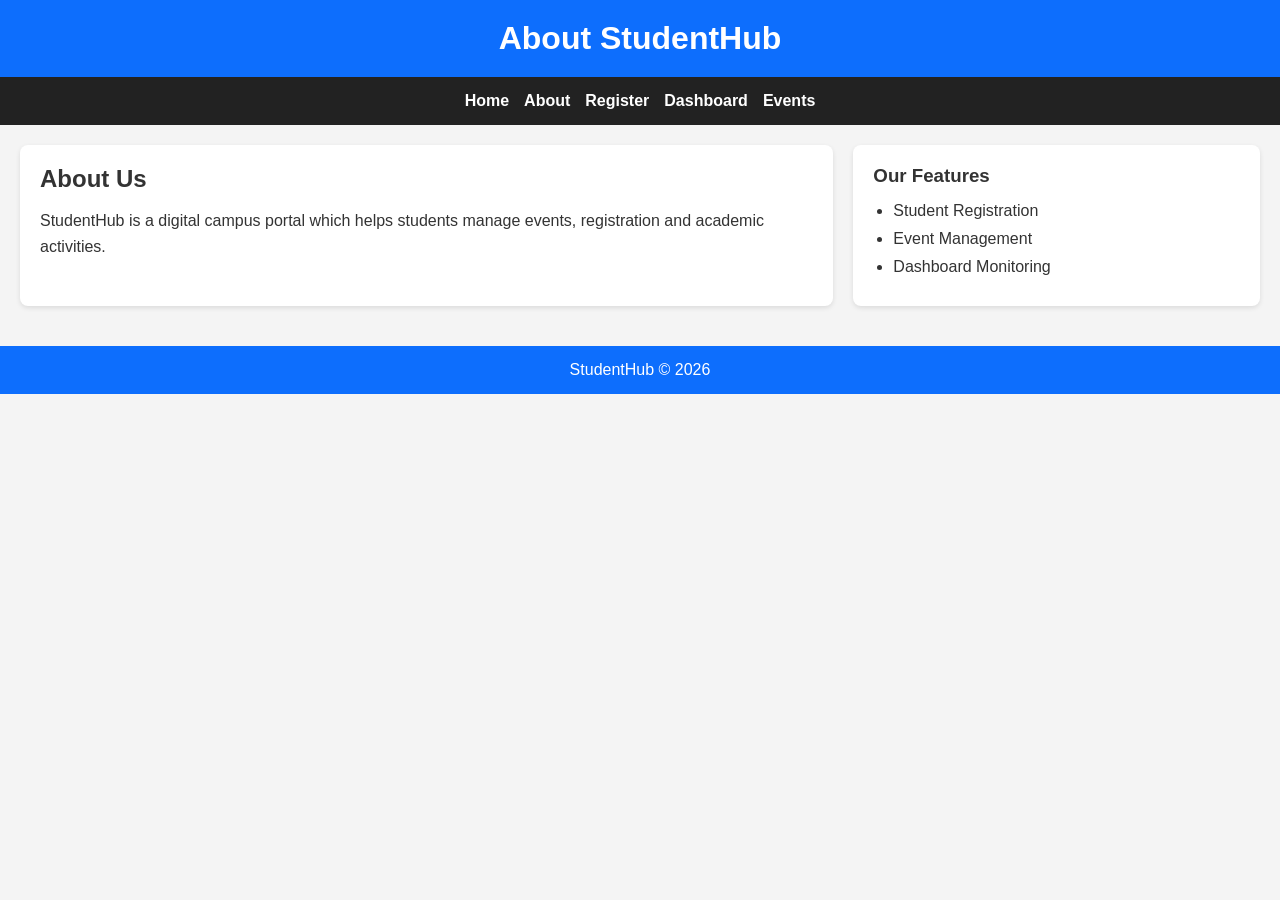
==== pages/about.html @ 9823dc53 "Project setup" ====
<!DOCTYPE html>
<html>
<head>
<title>About</title>

<link rel="stylesheet" href="../css/style.css">
<link rel="stylesheet" href="../css/responsive.css">

</head>

<body>

<header>
<h1>About StudentHub</h1>
</header>


<nav>
<a href="index.html">Home</a>
<a href="about.html">About</a>
<a href="register.html">Register</a>
<a href="dashboard.html">Dashboard</a>
<a href="events.html">Events</a>
</nav>


<main>

<section>

<h2>About Us</h2>

<p>
StudentHub is a digital campus portal 
which helps students manage events,
registration and academic activities.
</p>

</section>


<aside>

<h3>Our Features</h3>

<ul>
<li>Student Registration</li>
<li>Event Management</li>
<li>Dashboard Monitoring</li>
</ul>

</aside>


</main>


<footer>
StudentHub © 2026
</footer>


</body>
</html>
---- css/style.css ----
/* =========================
   GLOBAL CSS
========================= */

*{
    margin:0;
    padding:0;
    box-sizing:border-box;
}


body{

    font-family: Arial, sans-serif;
    background:#f4f4f4;
    color:#333;

}


/* =========================
   HEADER
========================= */


header{

    background:#0d6efd;
    color:white;
    text-align:center;
    padding:20px;

}


header h1{

    font-size:32px;

}


header p{

    margin-top:10px;

}



/* =========================
   NAVBAR FLEXBOX
========================= */


nav{

    display:flex;

    justify-content:center;

    align-items:center;

    gap:15px;

    flex-wrap:wrap;

    background:#222;

    padding:15px;

}



nav a{

    color:white;

    text-decoration:none;

    font-weight:bold;

}



nav a:hover{

    color:yellow;

}



/* =========================
   MAIN GRID
========================= */


main{

    display:grid;

    grid-template-columns:2fr 1fr;

    gap:20px;

    padding:20px;

}



/* =========================
   COMMON SECTION STYLE
========================= */


section,
article,
aside{

    background:white;

    padding:20px;

    border-radius:8px;

    box-shadow:0 2px 5px rgba(0,0,0,0.1);

}



h2,h3{

    margin-bottom:15px;

}



p{

    line-height:1.6;

}



/* =========================
   FOOTER
========================= */


footer{

    background:#0d6efd;

    color:white;

    text-align:center;

    padding:15px;

    margin-top:20px;

}



/* =========================
   FORM DESIGN
========================= */


form{

    display:flex;

    flex-direction:column;

    gap:12px;

}



label{

    font-weight:bold;

}



input,
textarea{

    width:100%;

    padding:10px;

    border:1px solid #ccc;

    border-radius:5px;

    font-size:15px;

}



textarea{

    height:120px;

    resize:none;

}



button{

    background:#0d6efd;

    color:white;

    border:none;

    padding:12px;

    border-radius:5px;

    cursor:pointer;

    font-size:16px;

}



button:hover{

    background:#084298;

}



/* =========================
   FORM CONTAINER
========================= */


.form-container{

    max-width:500px;

    margin:auto;

}



/* =========================
   DASHBOARD GRID
========================= */


.dashboard-container{

    display:grid;

    grid-template-columns:repeat(3,1fr);

    gap:20px;

    padding:20px;

}



.card{

    background:white;

    padding:30px;

    text-align:center;

    border-radius:10px;

    box-shadow:0 2px 5px rgba(0,0,0,0.1);

}



.card h3{

    color:#0d6efd;

}



.card:hover{

    transform:translateY(-5px);

    transition:0.3s;

}



/* =========================
   EVENTS FLEXBOX
========================= */


.event-container{

    display:flex;

    gap:20px;

    flex-wrap:wrap;

}



.event-container .card{

    flex:1;

    min-width:250px;

}



/* =========================
   PROFILE PAGE
========================= */


.profile-card{

    background:white;

    padding:30px;

    border-radius:10px;

}



.profile-card p{

    margin:10px 0;

}



/* =========================
   LIST STYLE
========================= */


ul{

    padding-left:20px;

}


li{

    margin-bottom:10px;

}



/* =========================
   FAQ STYLE
========================= */


section h3{

    color:#0d6efd;

    margin-top:15px;

}



/* =========================
   ADMIN DASHBOARD
========================= */


.dashboard-container .card p{

    font-size:20px;

    font-weight:bold;

}
---- css/responsive.css ----
/* =========================
   MOBILE RESPONSIVE CSS
========================= */


@media(max-width:768px){


/* Navbar */

nav{

    flex-direction:column;

}



/* Main Grid */

main{

    grid-template-columns:1fr;

}



/* Dashboard */

.dashboard-container{

    grid-template-columns:1fr;

}



/* Events */

.event-container{

    flex-direction:column;

}



.card{

    width:100%;

}



/* Header */

header h1{

    font-size:24px;

}



}
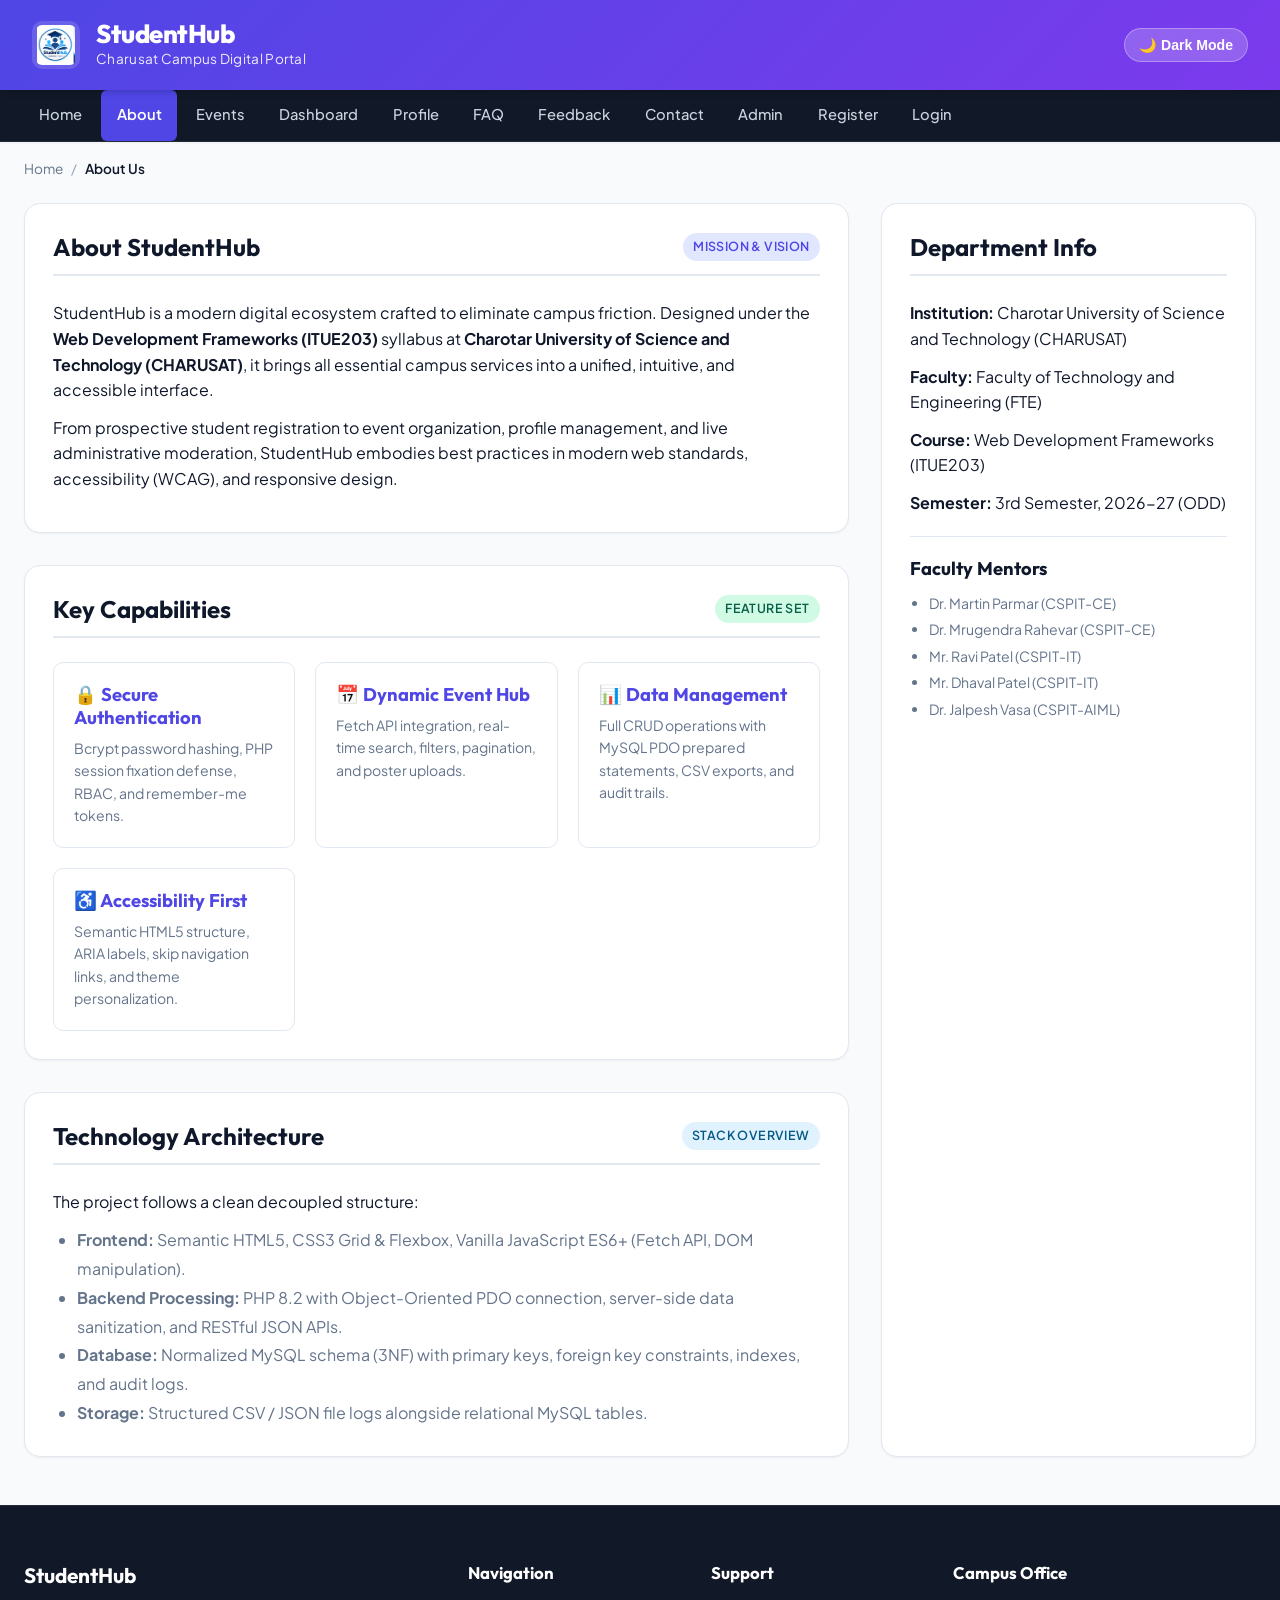
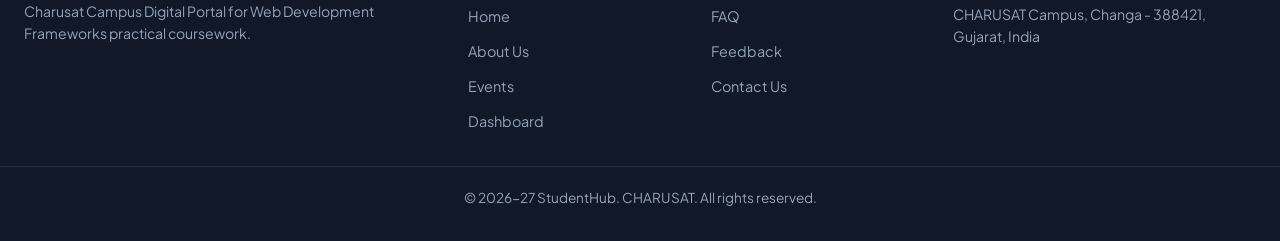
==== commit 9cb7a5b6: "Complete Practical 1 to 15: StudentHub campus portal implementation" ====
--- a/pages/about.html
+++ b/pages/about.html
@@ -1,64 +1,176 @@
 <!DOCTYPE html>
-<html>
+<html lang="en">
 <head>
-<title>About</title>
+  <meta charset="UTF-8">
+  <meta name="viewport" content="width=device-width, initial-scale=1.0">
+  <meta name="description" content="About StudentHub - The comprehensive digital student portal at CHARUSAT.">
+  <title>About Us | StudentHub</title>
+  <link rel="stylesheet" href="../css/style.css">
+  <link rel="stylesheet" href="../css/responsive.css">
+</head>
+<body>
+  <a href="#main-content" class="skip-link">Skip to main content</a>
 
-<link rel="stylesheet" href="../css/style.css">
-<link rel="stylesheet" href="../css/responsive.css">
+  <header class="site-header" role="banner">
+    <div class="header-inner">
+      <a href="index.html" class="brand-wrapper">
+        <img src="../images/logo.png" alt="StudentHub Logo" class="brand-logo">
+        <div class="brand-info">
+          <h1>StudentHub</h1>
+          <p>Charusat Campus Digital Portal</p>
+        </div>
+      </a>
+      <div class="header-controls">
+        <button class="theme-toggle-btn" id="themeToggleBtn" aria-label="Toggle theme">🌙 Dark Mode</button>
+        <button class="menu-toggle-btn" id="menuToggleBtn" aria-label="Toggle navigation menu" aria-expanded="false">☰</button>
+      </div>
+    </div>
+  </header>
 
-</head>
+  <nav class="main-nav" role="navigation" aria-label="Primary Navigation">
+    <div class="nav-inner">
+      <ul class="nav-links" id="navLinks">
+        <li><a href="index.html">Home</a></li>
+        <li><a href="about.html" class="active" aria-current="page">About</a></li>
+        <li><a href="events.html">Events</a></li>
+        <li><a href="dashboard.html">Dashboard</a></li>
+        <li><a href="profile.html">Profile</a></li>
+        <li><a href="faq.html">FAQ</a></li>
+        <li><a href="feedback.html">Feedback</a></li>
+        <li><a href="contact.html">Contact</a></li>
+        <li><a href="admin.html">Admin</a></li>
+        <li><a href="register.html">Register</a></li>
+        <li><a href="login.html">Login</a></li>
+      </ul>
+    </div>
+  </nav>
 
-<body>
+  <div class="breadcrumb-container">
+    <nav class="breadcrumb" aria-label="Breadcrumb navigation">
+      <a href="index.html">Home</a>
+      <span class="divider">/</span>
+      <span class="current" aria-current="location">About Us</span>
+    </nav>
+  </div>
 
-<header>
-<h1>About StudentHub</h1>
-</header>
+  <main class="main-content" id="main-content">
+    <div class="layout-grid">
+      <div style="display: flex; flex-direction: column; gap: 2rem;">
+        
+        <section class="content-section">
+          <div class="section-header">
+            <h2>About StudentHub</h2>
+            <span class="badge badge-primary">Mission & Vision</span>
+          </div>
+          <p>
+            StudentHub is a modern digital ecosystem crafted to eliminate campus friction. Designed under the 
+            <strong>Web Development Frameworks (ITUE203)</strong> syllabus at 
+            <strong>Charotar University of Science and Technology (CHARUSAT)</strong>, it brings all essential campus services 
+            into a unified, intuitive, and accessible interface.
+          </p>
+          <p>
+            From prospective student registration to event organization, profile management, and live administrative moderation, 
+            StudentHub embodies best practices in modern web standards, accessibility (WCAG), and responsive design.
+          </p>
+        </section>
 
+        <section class="content-section">
+          <div class="section-header">
+            <h2>Key Capabilities</h2>
+            <span class="badge badge-success">Feature Set</span>
+          </div>
+          <div style="display: grid; grid-template-columns: repeat(auto-fit, minmax(240px, 1fr)); gap: 1.25rem;">
+            <div style="padding: 1.25rem; background: var(--bg-surface-elevated); border-radius: var(--radius-md); border: 1px solid var(--border-color);">
+              <h4 style="color: var(--primary); margin-bottom: 0.5rem;">🔒 Secure Authentication</h4>
+              <p style="font-size: 0.88rem; color: var(--text-muted); margin: 0;">Bcrypt password hashing, PHP session fixation defense, RBAC, and remember-me tokens.</p>
+            </div>
+            <div style="padding: 1.25rem; background: var(--bg-surface-elevated); border-radius: var(--radius-md); border: 1px solid var(--border-color);">
+              <h4 style="color: var(--primary); margin-bottom: 0.5rem;">📅 Dynamic Event Hub</h4>
+              <p style="font-size: 0.88rem; color: var(--text-muted); margin: 0;">Fetch API integration, real-time search, filters, pagination, and poster uploads.</p>
+            </div>
+            <div style="padding: 1.25rem; background: var(--bg-surface-elevated); border-radius: var(--radius-md); border: 1px solid var(--border-color);">
+              <h4 style="color: var(--primary); margin-bottom: 0.5rem;">📊 Data Management</h4>
+              <p style="font-size: 0.88rem; color: var(--text-muted); margin: 0;">Full CRUD operations with MySQL PDO prepared statements, CSV exports, and audit trails.</p>
+            </div>
+            <div style="padding: 1.25rem; background: var(--bg-surface-elevated); border-radius: var(--radius-md); border: 1px solid var(--border-color);">
+              <h4 style="color: var(--primary); margin-bottom: 0.5rem;">♿ Accessibility First</h4>
+              <p style="font-size: 0.88rem; color: var(--text-muted); margin: 0;">Semantic HTML5 structure, ARIA labels, skip navigation links, and theme personalization.</p>
+            </div>
+          </div>
+        </section>
 
-<nav>
-<a href="index.html">Home</a>
-<a href="about.html">About</a>
-<a href="register.html">Register</a>
-<a href="dashboard.html">Dashboard</a>
-<a href="events.html">Events</a>
-</nav>
+        <article class="content-article">
+          <div class="section-header">
+            <h2>Technology Architecture</h2>
+            <span class="badge badge-info">Stack Overview</span>
+          </div>
+          <p>
+            The project follows a clean decoupled structure:
+          </p>
+          <ul style="margin: 0.5rem 0 0 1.5rem; color: var(--text-muted); line-height: 1.8;">
+            <li><strong>Frontend:</strong> Semantic HTML5, CSS3 Grid & Flexbox, Vanilla JavaScript ES6+ (Fetch API, DOM manipulation).</li>
+            <li><strong>Backend Processing:</strong> PHP 8.2 with Object-Oriented PDO connection, server-side data sanitization, and RESTful JSON APIs.</li>
+            <li><strong>Database:</strong> Normalized MySQL schema (3NF) with primary keys, foreign key constraints, indexes, and audit logs.</li>
+            <li><strong>Storage:</strong> Structured CSV / JSON file logs alongside relational MySQL tables.</li>
+          </ul>
+        </article>
 
+      </div>
 
-<main>
+      <aside class="content-aside">
+        <div class="section-header">
+          <h2>Department Info</h2>
+        </div>
+        <p><strong>Institution:</strong> Charotar University of Science and Technology (CHARUSAT)</p>
+        <p><strong>Faculty:</strong> Faculty of Technology and Engineering (FTE)</p>
+        <p><strong>Course:</strong> Web Development Frameworks (ITUE203)</p>
+        <p><strong>Semester:</strong> 3rd Semester, 2026-27 (ODD)</p>
+        <hr style="border: 0; border-top: 1px solid var(--border-color); margin: 1.25rem 0;">
+        <h4 style="margin-bottom: 0.75rem;">Faculty Mentors</h4>
+        <ul style="padding-left: 1.2rem; font-size: 0.88rem; color: var(--text-muted); display: flex; flex-direction: column; gap: 4px;">
+          <li>Dr. Martin Parmar (CSPIT-CE)</li>
+          <li>Dr. Mrugendra Rahevar (CSPIT-CE)</li>
+          <li>Mr. Ravi Patel (CSPIT-IT)</li>
+          <li>Mr. Dhaval Patel (CSPIT-IT)</li>
+          <li>Dr. Jalpesh Vasa (CSPIT-AIML)</li>
+        </ul>
+      </aside>
+    </div>
+  </main>
 
-<section>
+  <footer class="site-footer" role="contentinfo">
+    <div class="footer-top">
+      <div class="footer-col">
+        <h3 style="color: #ffffff; font-size: 1.3rem; margin-bottom: 0.75rem;">StudentHub</h3>
+        <p style="font-size: 0.88rem;">Charusat Campus Digital Portal for Web Development Frameworks practical coursework.</p>
+      </div>
+      <div class="footer-col">
+        <h4>Navigation</h4>
+        <ul class="footer-links">
+          <li><a href="index.html">Home</a></li>
+          <li><a href="about.html">About Us</a></li>
+          <li><a href="events.html">Events</a></li>
+          <li><a href="dashboard.html">Dashboard</a></li>
+        </ul>
+      </div>
+      <div class="footer-col">
+        <h4>Support</h4>
+        <ul class="footer-links">
+          <li><a href="faq.html">FAQ</a></li>
+          <li><a href="feedback.html">Feedback</a></li>
+          <li><a href="contact.html">Contact Us</a></li>
+        </ul>
+      </div>
+      <div class="footer-col">
+        <h4>Campus Office</h4>
+        <p style="font-size: 0.88rem;">CHARUSAT Campus, Changa - 388421, Gujarat, India</p>
+      </div>
+    </div>
+    <div class="footer-bottom">
+      <p>&copy; 2026-27 StudentHub. CHARUSAT. All rights reserved.</p>
+    </div>
+  </footer>
 
-<h2>About Us</h2>
-
-<p>
-StudentHub is a digital campus portal 
-which helps students manage events,
-registration and academic activities.
-</p>
-
-</section>
-
-
-<aside>
-
-<h3>Our Features</h3>
-
-<ul>
-<li>Student Registration</li>
-<li>Event Management</li>
-<li>Dashboard Monitoring</li>
-</ul>
-
-</aside>
-
-
-</main>
-
-
-<footer>
-StudentHub © 2026
-</footer>
-
-
+  <script src="../js/Script.js"></script>
 </body>
 </html>
--- a/css/style.css
+++ b/css/style.css
@@ -1,419 +1,1255 @@
-/* =========================
-   GLOBAL CSS
-========================= */
-
-*{
-    margin:0;
-    padding:0;
-    box-sizing:border-box;
-}
-
-
-body{
-
-    font-family: Arial, sans-serif;
-    background:#f4f4f4;
-    color:#333;
-
-}
-
-
-/* =========================
-   HEADER
-========================= */
-
-
-header{
-
-    background:#0d6efd;
-    color:white;
-    text-align:center;
-    padding:20px;
-
-}
-
-
-header h1{
-
-    font-size:32px;
-
-}
-
-
-header p{
-
-    margin-top:10px;
-
-}
-
-
-
-/* =========================
-   NAVBAR FLEXBOX
-========================= */
-
-
-nav{
-
-    display:flex;
-
-    justify-content:center;
-
-    align-items:center;
-
-    gap:15px;
-
-    flex-wrap:wrap;
-
-    background:#222;
-
-    padding:15px;
-
-}
-
-
-
-nav a{
-
-    color:white;
-
-    text-decoration:none;
-
-    font-weight:bold;
-
-}
-
-
-
-nav a:hover{
-
-    color:yellow;
-
-}
-
-
-
-/* =========================
-   MAIN GRID
-========================= */
-
-
-main{
-
-    display:grid;
-
-    grid-template-columns:2fr 1fr;
-
-    gap:20px;
-
-    padding:20px;
-
-}
-
-
-
-/* =========================
-   COMMON SECTION STYLE
-========================= */
-
-
-section,
-article,
-aside{
-
-    background:white;
-
-    padding:20px;
-
-    border-radius:8px;
-
-    box-shadow:0 2px 5px rgba(0,0,0,0.1);
-
-}
-
-
-
-h2,h3{
-
-    margin-bottom:15px;
-
-}
-
-
-
-p{
-
-    line-height:1.6;
-
-}
-
-
-
-/* =========================
-   FOOTER
-========================= */
-
-
-footer{
-
-    background:#0d6efd;
-
-    color:white;
-
-    text-align:center;
-
-    padding:15px;
-
-    margin-top:20px;
-
-}
-
-
-
-/* =========================
-   FORM DESIGN
-========================= */
-
-
-form{
-
-    display:flex;
-
-    flex-direction:column;
-
-    gap:12px;
-
-}
-
-
-
-label{
-
-    font-weight:bold;
-
-}
-
-
-
-input,
-textarea{
-
-    width:100%;
-
-    padding:10px;
-
-    border:1px solid #ccc;
-
-    border-radius:5px;
-
-    font-size:15px;
-
-}
-
-
-
-textarea{
-
-    height:120px;
-
-    resize:none;
-
-}
-
-
-
-button{
-
-    background:#0d6efd;
-
-    color:white;
-
-    border:none;
-
-    padding:12px;
-
-    border-radius:5px;
-
-    cursor:pointer;
-
-    font-size:16px;
-
-}
-
-
-
-button:hover{
-
-    background:#084298;
-
-}
-
-
-
-/* =========================
-   FORM CONTAINER
-========================= */
-
-
-.form-container{
-
-    max-width:500px;
-
-    margin:auto;
-
-}
-
-
-
-/* =========================
-   DASHBOARD GRID
-========================= */
-
-
-.dashboard-container{
-
-    display:grid;
-
-    grid-template-columns:repeat(3,1fr);
-
-    gap:20px;
-
-    padding:20px;
-
-}
-
-
-
-.card{
-
-    background:white;
-
-    padding:30px;
-
-    text-align:center;
-
-    border-radius:10px;
-
-    box-shadow:0 2px 5px rgba(0,0,0,0.1);
-
-}
-
-
-
-.card h3{
-
-    color:#0d6efd;
-
-}
-
-
-
-.card:hover{
-
-    transform:translateY(-5px);
-
-    transition:0.3s;
-
-}
-
-
-
-/* =========================
-   EVENTS FLEXBOX
-========================= */
-
-
-.event-container{
-
-    display:flex;
-
-    gap:20px;
-
-    flex-wrap:wrap;
-
-}
-
-
-
-.event-container .card{
-
-    flex:1;
-
-    min-width:250px;
-
-}
-
-
-
-/* =========================
-   PROFILE PAGE
-========================= */
-
-
-.profile-card{
-
-    background:white;
-
-    padding:30px;
-
-    border-radius:10px;
-
-}
-
-
-
-.profile-card p{
-
-    margin:10px 0;
-
-}
-
-
-
-/* =========================
-   LIST STYLE
-========================= */
-
-
-ul{
-
-    padding-left:20px;
-
-}
-
-
-li{
-
-    margin-bottom:10px;
-
-}
-
-
-
-/* =========================
-   FAQ STYLE
-========================= */
-
-
-section h3{
-
-    color:#0d6efd;
-
-    margin-top:15px;
-
-}
-
-
-
-/* =========================
-   ADMIN DASHBOARD
-========================= */
-
-
-.dashboard-container .card p{
-
-    font-size:20px;
-
-    font-weight:bold;
-
+/* ==========================================================================
+   StudentHub Portal - Core Design System & Global Styles
+   Subject: Web Development Frameworks (ITUE203) - Semester 3
+   ========================================================================== */
+
+@import url('https://fonts.googleapis.com/css2?family=Outfit:wght@300;400;500;600;700;800&family=Plus+Jakarta+Sans:wght@400;500;600;700&display=swap');
+
+/* --- CSS Variables & Design Tokens --- */
+:root {
+  --font-heading: 'Outfit', -apple-system, BlinkMacSystemFont, 'Segoe UI', Roboto, sans-serif;
+  --font-body: 'Plus Jakarta Sans', -apple-system, BlinkMacSystemFont, 'Segoe UI', Roboto, sans-serif;
+
+  /* Color Palette - Light Mode */
+  --primary: #4f46e5;
+  --primary-hover: #4338ca;
+  --primary-light: #e0e7ff;
+  --primary-gradient: linear-gradient(135deg, #4f46e5 0%, #7c3aed 100%);
+  --secondary: #06b6d4;
+  --accent: #f59e0b;
+  --success: #10b981;
+  --danger: #ef4444;
+  --warning: #f59e0b;
+  --info: #3b82f6;
+
+  /* Surfaces & Backgrounds */
+  --bg-page: #f8fafc;
+  --bg-surface: #ffffff;
+  --bg-surface-elevated: #ffffff;
+  --bg-glass: rgba(255, 255, 255, 0.85);
+  --border-color: #e2e8f0;
+  --border-color-focus: #818cf8;
+
+  /* Typography Colors */
+  --text-main: #0f172a;
+  --text-muted: #64748b;
+  --text-light: #94a3b8;
+  --text-inverse: #ffffff;
+
+  /* Elevations & Shadows */
+  --shadow-sm: 0 1px 2px 0 rgba(0, 0, 0, 0.05);
+  --shadow-md: 0 4px 6px -1px rgba(0, 0, 0, 0.1), 0 2px 4px -2px rgba(0, 0, 0, 0.1);
+  --shadow-lg: 0 10px 15px -3px rgba(0, 0, 0, 0.1), 0 4px 6px -4px rgba(0, 0, 0, 0.1);
+  --shadow-xl: 0 20px 25px -5px rgba(0, 0, 0, 0.1), 0 8px 10px -6px rgba(0, 0, 0, 0.1);
+
+  /* Borders & Radius */
+  --radius-sm: 6px;
+  --radius-md: 10px;
+  --radius-lg: 16px;
+  --radius-full: 9999px;
+
+  /* Transitions */
+  --transition-fast: 0.15s ease;
+  --transition-normal: 0.25s cubic-bezier(0.4, 0, 0.2, 1);
+  --transition-slow: 0.4s cubic-bezier(0.4, 0, 0.2, 1);
+}
+
+/* --- Dark Theme Tokens --- */
+[data-theme="dark"] {
+  --bg-page: #0b0f19;
+  --bg-surface: #111827;
+  --bg-surface-elevated: #1f2937;
+  --bg-glass: rgba(17, 24, 39, 0.85);
+  --border-color: #1f2937;
+  --border-color-focus: #6366f1;
+
+  --text-main: #f8fafc;
+  --text-muted: #94a3b8;
+  --text-light: #64748b;
+
+  --shadow-sm: 0 1px 3px 0 rgba(0, 0, 0, 0.4);
+  --shadow-md: 0 4px 8px -1px rgba(0, 0, 0, 0.5);
+  --shadow-lg: 0 10px 20px -3px rgba(0, 0, 0, 0.6);
+  --shadow-xl: 0 20px 30px -5px rgba(0, 0, 0, 0.7);
+}
+
+/* --- Base Reset & Typography --- */
+*, *::before, *::after {
+  box-sizing: border-box;
+  margin: 0;
+  padding: 0;
+}
+
+html {
+  scroll-behavior: smooth;
+  font-size: 16px;
+}
+
+body {
+  font-family: var(--font-body);
+  background-color: var(--bg-page);
+  color: var(--text-main);
+  line-height: 1.6;
+  min-height: 100vh;
+  display: flex;
+  flex-direction: column;
+  transition: background-color var(--transition-normal), color var(--transition-normal);
+  -webkit-font-smoothing: antialiased;
+}
+
+h1, h2, h3, h4, h5, h6 {
+  font-family: var(--font-heading);
+  color: var(--text-main);
+  font-weight: 700;
+  line-height: 1.25;
+}
+
+h1 { font-size: 2.25rem; }
+h2 { font-size: 1.75rem; }
+h3 { font-size: 1.35rem; }
+h4 { font-size: 1.15rem; }
+
+p { margin-bottom: 0.75rem; }
+
+a {
+  color: var(--primary);
+  text-decoration: none;
+  transition: color var(--transition-fast);
+}
+a:hover {
+  color: var(--primary-hover);
+}
+
+img {
+  max-width: 100%;
+  height: auto;
+  display: block;
+}
+
+/* --- Accessibility Skip Link --- */
+.skip-link {
+  position: absolute;
+  top: -100px;
+  left: 16px;
+  background: var(--primary);
+  color: var(--text-inverse);
+  padding: 10px 18px;
+  border-radius: var(--radius-sm);
+  font-weight: 600;
+  z-index: 10000;
+  transition: top 0.2s ease;
+}
+.skip-link:focus {
+  top: 16px;
+  outline: 3px solid #facc15;
+}
+
+/* ==========================================================================
+   Header & Navigation
+   ========================================================================== */
+header.site-header {
+  background: var(--primary-gradient);
+  color: var(--text-inverse);
+  padding: 1.25rem 2rem;
+  box-shadow: var(--shadow-md);
+  position: relative;
+  z-index: 100;
+}
+
+.header-inner {
+  max-width: 1280px;
+  margin: 0 auto;
+  display: flex;
+  align-items: center;
+  justify-content: space-between;
+  gap: 1.5rem;
+}
+
+.brand-wrapper {
+  display: flex;
+  align-items: center;
+  gap: 1rem;
+  text-decoration: none;
+  color: var(--text-inverse);
+}
+
+.brand-logo {
+  width: 48px;
+  height: 48px;
+  object-fit: contain;
+  border-radius: var(--radius-md);
+  background: rgba(255, 255, 255, 0.15);
+  padding: 4px;
+  backdrop-filter: blur(8px);
+}
+
+.brand-info h1 {
+  font-size: 1.6rem;
+  font-weight: 800;
+  letter-spacing: -0.5px;
+  color: var(--text-inverse);
+  line-height: 1.1;
+}
+
+.brand-info p {
+  font-size: 0.85rem;
+  opacity: 0.9;
+  margin: 0;
+  letter-spacing: 0.3px;
+}
+
+.header-controls {
+  display: flex;
+  align-items: center;
+  gap: 1rem;
+}
+
+/* Theme Toggle Button */
+.theme-toggle-btn {
+  background: rgba(255, 255, 255, 0.2);
+  border: 1px solid rgba(255, 255, 255, 0.3);
+  color: var(--text-inverse);
+  border-radius: var(--radius-full);
+  padding: 8px 14px;
+  cursor: pointer;
+  display: flex;
+  align-items: center;
+  gap: 8px;
+  font-size: 0.88rem;
+  font-weight: 600;
+  transition: all var(--transition-fast);
+  backdrop-filter: blur(6px);
+}
+.theme-toggle-btn:hover {
+  background: rgba(255, 255, 255, 0.3);
+  transform: translateY(-1px);
+}
+
+/* Mobile Hamburger Toggle */
+.menu-toggle-btn {
+  display: none;
+  background: rgba(255, 255, 255, 0.2);
+  border: 1px solid rgba(255, 255, 255, 0.3);
+  color: var(--text-inverse);
+  font-size: 1.25rem;
+  padding: 8px 12px;
+  border-radius: var(--radius-sm);
+  cursor: pointer;
+}
+
+/* Navigation Bar */
+nav.main-nav {
+  background: #111827;
+  border-bottom: 1px solid rgba(255, 255, 255, 0.08);
+  position: sticky;
+  top: 0;
+  z-index: 99;
+  box-shadow: var(--shadow-sm);
+}
+
+.nav-inner {
+  max-width: 1280px;
+  margin: 0 auto;
+  display: flex;
+  align-items: center;
+  justify-content: space-between;
+  padding: 0 1.5rem;
+}
+
+.nav-links {
+  list-style: none;
+  display: flex;
+  align-items: center;
+  gap: 0.25rem;
+  flex-wrap: wrap;
+}
+
+.nav-links li a {
+  display: inline-block;
+  padding: 0.85rem 0.95rem;
+  color: #cbd5e1;
+  font-size: 0.92rem;
+  font-weight: 500;
+  border-radius: var(--radius-sm);
+  transition: all var(--transition-fast);
+}
+
+.nav-links li a:hover,
+.nav-links li a:focus {
+  color: #ffffff;
+  background: rgba(255, 255, 255, 0.1);
+}
+
+.nav-links li a.active {
+  color: #ffffff;
+  background: var(--primary);
+  font-weight: 600;
+}
+
+.nav-auth {
+  display: flex;
+  align-items: center;
+  gap: 0.5rem;
+}
+
+/* Breadcrumbs */
+.breadcrumb-container {
+  max-width: 1280px;
+  width: 100%;
+  margin: 1rem auto 0 auto;
+  padding: 0 1.5rem;
+}
+
+.breadcrumb {
+  display: flex;
+  align-items: center;
+  gap: 0.5rem;
+  font-size: 0.85rem;
+  color: var(--text-muted);
+}
+.breadcrumb a {
+  color: var(--text-muted);
+}
+.breadcrumb a:hover {
+  color: var(--primary);
+}
+.breadcrumb span.divider {
+  color: var(--text-light);
+}
+.breadcrumb span.current {
+  color: var(--text-main);
+  font-weight: 600;
+}
+
+/* Notification Banner */
+.notification-banner {
+  background: linear-gradient(90deg, #3b82f6 0%, #2563eb 100%);
+  color: #ffffff;
+  padding: 0.65rem 1.5rem;
+  display: flex;
+  align-items: center;
+  justify-content: space-between;
+  font-size: 0.9rem;
+  box-shadow: var(--shadow-sm);
+}
+.notification-banner.hidden {
+  display: none;
+}
+.banner-close-btn {
+  background: transparent;
+  border: none;
+  color: #ffffff;
+  font-size: 1.2rem;
+  cursor: pointer;
+  padding: 0 4px;
+}
+
+/* ==========================================================================
+   Main Layout Container
+   ========================================================================== */
+main.main-content {
+  flex: 1;
+  max-width: 1280px;
+  width: 100%;
+  margin: 1.5rem auto 3rem auto;
+  padding: 0 1.5rem;
+}
+
+/* Two-column layout */
+.layout-grid {
+  display: grid;
+  grid-template-columns: 2.2fr 1fr;
+  gap: 2rem;
+}
+
+/* Single-column centered layout */
+.layout-centered {
+  max-width: 780px;
+  margin: 0 auto;
+}
+
+/* Full width layout */
+.layout-full {
+  width: 100%;
+}
+
+/* Sections & Cards */
+.card,
+section.content-section,
+article.content-article,
+aside.content-aside {
+  background: var(--bg-surface);
+  border: 1px solid var(--border-color);
+  border-radius: var(--radius-lg);
+  padding: 1.75rem;
+  box-shadow: var(--shadow-sm);
+  transition: transform var(--transition-normal), box-shadow var(--transition-normal);
+}
+
+.card:hover {
+  box-shadow: var(--shadow-md);
+}
+
+.card-interactive:hover {
+  transform: translateY(-4px);
+  box-shadow: var(--shadow-lg);
+}
+
+/* Section Headers */
+.section-header {
+  margin-bottom: 1.5rem;
+  display: flex;
+  align-items: center;
+  justify-content: space-between;
+  flex-wrap: wrap;
+  gap: 1rem;
+  border-bottom: 2px solid var(--border-color);
+  padding-bottom: 0.75rem;
+}
+.section-header h2 {
+  display: flex;
+  align-items: center;
+  gap: 0.5rem;
+  font-size: 1.5rem;
+}
+
+/* ==========================================================================
+   Hero Slider / Carousel (Practical 4)
+   ========================================================================== */
+.hero-slider-container {
+  position: relative;
+  overflow: hidden;
+  border-radius: var(--radius-lg);
+  box-shadow: var(--shadow-lg);
+  margin-bottom: 2rem;
+  background: #111827;
+}
+
+.slider-wrapper {
+  display: flex;
+  transition: transform 0.5s ease-in-out;
+}
+
+.slide {
+  min-width: 100%;
+  box-sizing: border-box;
+  position: relative;
+  padding: 4rem 3rem;
+  background-size: cover;
+  background-position: center;
+  color: #ffffff;
+  display: flex;
+  flex-direction: column;
+  justify-content: center;
+  min-height: 340px;
+}
+
+.slide::before {
+  content: '';
+  position: absolute;
+  inset: 0;
+  background: linear-gradient(135deg, rgba(15, 23, 42, 0.85) 0%, rgba(30, 41, 59, 0.7) 100%);
+  z-index: 1;
+}
+
+.slide-content {
+  position: relative;
+  z-index: 2;
+  max-width: 640px;
+}
+
+.slide-tag {
+  display: inline-block;
+  background: rgba(79, 70, 229, 0.9);
+  color: #ffffff;
+  padding: 4px 12px;
+  border-radius: var(--radius-full);
+  font-size: 0.8rem;
+  font-weight: 700;
+  text-transform: uppercase;
+  letter-spacing: 0.5px;
+  margin-bottom: 1rem;
+}
+
+.slide-title {
+  font-size: 2.2rem;
+  font-weight: 800;
+  line-height: 1.2;
+  margin-bottom: 1rem;
+  color: #ffffff;
+}
+
+.slide-desc {
+  font-size: 1.05rem;
+  opacity: 0.9;
+  margin-bottom: 1.5rem;
+}
+
+.slider-controls {
+  position: absolute;
+  bottom: 1.5rem;
+  right: 1.5rem;
+  display: flex;
+  align-items: center;
+  gap: 0.5rem;
+  z-index: 10;
+}
+
+.slider-btn {
+  background: rgba(255, 255, 255, 0.25);
+  border: none;
+  color: #ffffff;
+  width: 40px;
+  height: 40px;
+  border-radius: var(--radius-full);
+  display: flex;
+  align-items: center;
+  justify-content: center;
+  cursor: pointer;
+  backdrop-filter: blur(4px);
+  transition: background var(--transition-fast);
+}
+.slider-btn:hover {
+  background: rgba(255, 255, 255, 0.45);
+}
+
+.slider-indicators {
+  position: absolute;
+  bottom: 1.5rem;
+  left: 2rem;
+  display: flex;
+  gap: 0.5rem;
+  z-index: 10;
+}
+
+.slider-dot {
+  width: 12px;
+  height: 12px;
+  border-radius: var(--radius-full);
+  background: rgba(255, 255, 255, 0.35);
+  cursor: pointer;
+  transition: all var(--transition-fast);
+}
+.slider-dot.active {
+  background: #ffffff;
+  width: 28px;
+}
+
+/* ==========================================================================
+   Buttons & Interactive Elements
+   ========================================================================== */
+.btn {
+  display: inline-flex;
+  align-items: center;
+  justify-content: center;
+  gap: 0.5rem;
+  font-family: var(--font-heading);
+  font-size: 0.95rem;
+  font-weight: 600;
+  padding: 0.65rem 1.25rem;
+  border-radius: var(--radius-md);
+  border: 1px solid transparent;
+  cursor: pointer;
+  transition: all var(--transition-fast);
+  text-decoration: none;
+  line-height: 1.4;
+}
+
+.btn-primary {
+  background: var(--primary);
+  color: var(--text-inverse);
+  box-shadow: 0 2px 4px rgba(79, 70, 229, 0.25);
+}
+.btn-primary:hover {
+  background: var(--primary-hover);
+  color: var(--text-inverse);
+  transform: translateY(-1px);
+  box-shadow: 0 4px 8px rgba(79, 70, 229, 0.35);
+}
+
+.btn-secondary {
+  background: var(--bg-surface-elevated);
+  border-color: var(--border-color);
+  color: var(--text-main);
+}
+.btn-secondary:hover {
+  background: var(--border-color);
+  color: var(--text-main);
+}
+
+.btn-danger {
+  background: var(--danger);
+  color: var(--text-inverse);
+}
+.btn-danger:hover {
+  background: #dc2626;
+  color: var(--text-inverse);
+}
+
+.btn-success {
+  background: var(--success);
+  color: var(--text-inverse);
+}
+.btn-success:hover {
+  background: #059669;
+  color: var(--text-inverse);
+}
+
+.btn-sm {
+  padding: 0.4rem 0.8rem;
+  font-size: 0.85rem;
+  border-radius: var(--radius-sm);
+}
+
+.btn-lg {
+  padding: 0.85rem 1.75rem;
+  font-size: 1.05rem;
+}
+
+.btn-block {
+  width: 100%;
+}
+
+/* Badges */
+.badge {
+  display: inline-flex;
+  align-items: center;
+  gap: 0.35rem;
+  padding: 0.25rem 0.65rem;
+  border-radius: var(--radius-full);
+  font-size: 0.78rem;
+  font-weight: 600;
+  text-transform: uppercase;
+  letter-spacing: 0.4px;
+}
+.badge-primary { background: var(--primary-light); color: var(--primary); }
+.badge-success { background: #d1fae5; color: #065f46; }
+.badge-danger { background: #fee2e2; color: #991b1b; }
+.badge-warning { background: #fef3c7; color: #92400e; }
+.badge-info { background: #e0f2fe; color: #075985; }
+
+[data-theme="dark"] .badge-primary { background: rgba(79, 70, 229, 0.2); color: #a5b4fc; }
+[data-theme="dark"] .badge-success { background: rgba(16, 185, 129, 0.2); color: #6ee7b7; }
+[data-theme="dark"] .badge-danger { background: rgba(239, 68, 68, 0.2); color: #fca5a5; }
+[data-theme="dark"] .badge-warning { background: rgba(245, 158, 11, 0.2); color: #fcd34d; }
+
+/* ==========================================================================
+   Forms & Validation (Practical 5)
+   ========================================================================== */
+.form-card {
+  background: var(--bg-surface);
+  border: 1px solid var(--border-color);
+  border-radius: var(--radius-lg);
+  padding: 2.25rem;
+  box-shadow: var(--shadow-md);
+}
+
+.form-group {
+  margin-bottom: 1.25rem;
+  display: flex;
+  flex-direction: column;
+  gap: 0.4rem;
+}
+
+.form-row {
+  display: grid;
+  grid-template-columns: 1fr 1fr;
+  gap: 1.25rem;
+}
+
+label.form-label {
+  font-size: 0.92rem;
+  font-weight: 600;
+  color: var(--text-main);
+  display: flex;
+  align-items: center;
+  justify-content: space-between;
+}
+.required-star {
+  color: var(--danger);
+  margin-left: 2px;
+}
+
+input.form-control,
+select.form-control,
+textarea.form-control {
+  width: 100%;
+  padding: 0.75rem 1rem;
+  font-family: var(--font-body);
+  font-size: 0.95rem;
+  border: 1px solid var(--border-color);
+  border-radius: var(--radius-md);
+  background-color: var(--bg-surface-elevated);
+  color: var(--text-main);
+  transition: all var(--transition-fast);
+}
+
+input.form-control:focus,
+select.form-control:focus,
+textarea.form-control:focus {
+  outline: none;
+  border-color: var(--primary);
+  box-shadow: 0 0 0 3px rgba(79, 70, 229, 0.18);
+}
+
+input.form-control.is-invalid,
+select.form-control.is-invalid,
+textarea.form-control.is-invalid {
+  border-color: var(--danger);
+  background-color: rgba(239, 68, 68, 0.03);
+}
+
+input.form-control.is-valid {
+  border-color: var(--success);
+}
+
+.error-message {
+  font-size: 0.82rem;
+  color: var(--danger);
+  min-height: 18px;
+  display: block;
+}
+
+.form-help {
+  font-size: 0.8rem;
+  color: var(--text-muted);
+}
+
+/* Radio & Checkbox Groups */
+.radio-group,
+.checkbox-group {
+  display: flex;
+  gap: 1.5rem;
+  align-items: center;
+  flex-wrap: wrap;
+  padding: 0.5rem 0;
+}
+
+.radio-label,
+.checkbox-label {
+  display: flex;
+  align-items: center;
+  gap: 0.5rem;
+  font-size: 0.92rem;
+  cursor: pointer;
+  color: var(--text-main);
+}
+
+/* Password Strength Meter */
+.password-meter-container {
+  margin-top: 0.4rem;
+}
+.password-meter-bar {
+  height: 6px;
+  width: 100%;
+  background-color: var(--border-color);
+  border-radius: var(--radius-full);
+  overflow: hidden;
+}
+.password-meter-fill {
+  height: 100%;
+  width: 0%;
+  transition: width 0.3s ease, background-color 0.3s ease;
+}
+.password-meter-text {
+  font-size: 0.8rem;
+  margin-top: 0.3rem;
+  font-weight: 600;
+  color: var(--text-muted);
+}
+
+/* Canvas CAPTCHA (Practical 5 Advanced) */
+.captcha-container {
+  display: flex;
+  align-items: center;
+  gap: 1rem;
+  margin-bottom: 0.5rem;
+}
+.captcha-canvas {
+  background: #f1f5f9;
+  border: 1px solid var(--border-color);
+  border-radius: var(--radius-md);
+}
+.captcha-refresh-btn {
+  background: var(--bg-surface-elevated);
+  border: 1px solid var(--border-color);
+  color: var(--text-main);
+  padding: 8px 12px;
+  border-radius: var(--radius-md);
+  cursor: pointer;
+  font-size: 0.85rem;
+  display: flex;
+  align-items: center;
+  gap: 4px;
+}
+
+/* ==========================================================================
+   Dashboard Grids (Practical 3 & 14)
+   ========================================================================== */
+.stats-grid {
+  display: grid;
+  grid-template-columns: repeat(auto-fit, minmax(220px, 1fr));
+  gap: 1.5rem;
+  margin-bottom: 2rem;
+}
+
+.stat-card {
+  background: var(--bg-surface);
+  border: 1px solid var(--border-color);
+  border-radius: var(--radius-lg);
+  padding: 1.5rem;
+  display: flex;
+  align-items: center;
+  gap: 1.25rem;
+  box-shadow: var(--shadow-sm);
+  transition: transform var(--transition-fast), box-shadow var(--transition-fast);
+}
+.stat-card:hover {
+  transform: translateY(-2px);
+  box-shadow: var(--shadow-md);
+}
+
+.stat-icon {
+  width: 56px;
+  height: 56px;
+  border-radius: var(--radius-md);
+  display: flex;
+  align-items: center;
+  justify-content: center;
+  font-size: 1.6rem;
+  flex-shrink: 0;
+}
+.stat-icon.primary { background: var(--primary-light); color: var(--primary); }
+.stat-icon.success { background: #d1fae5; color: var(--success); }
+.stat-icon.warning { background: #fef3c7; color: var(--warning); }
+.stat-icon.info { background: #e0f2fe; color: var(--info); }
+
+.stat-info h3 {
+  font-size: 1.85rem;
+  font-weight: 800;
+  line-height: 1.1;
+  color: var(--text-main);
+}
+.stat-info p {
+  font-size: 0.88rem;
+  color: var(--text-muted);
+  margin: 0;
+  font-weight: 500;
+}
+
+/* ==========================================================================
+   Events & Dynamic Fetch Cards (Practical 6)
+   ========================================================================== */
+.filter-bar {
+  background: var(--bg-surface);
+  border: 1px solid var(--border-color);
+  border-radius: var(--radius-lg);
+  padding: 1.25rem;
+  margin-bottom: 2rem;
+  display: flex;
+  flex-wrap: wrap;
+  gap: 1rem;
+  align-items: center;
+  justify-content: space-between;
+}
+
+.search-input-wrapper {
+  position: relative;
+  flex: 1;
+  min-width: 260px;
+}
+.search-input {
+  width: 100%;
+  padding: 0.7rem 1rem 0.7rem 2.5rem;
+  border-radius: var(--radius-md);
+  border: 1px solid var(--border-color);
+  background: var(--bg-surface-elevated);
+  color: var(--text-main);
+}
+.search-icon {
+  position: absolute;
+  left: 12px;
+  top: 50%;
+  transform: translateY(-50%);
+  color: var(--text-muted);
+}
+
+.filter-controls {
+  display: flex;
+  align-items: center;
+  gap: 0.75rem;
+  flex-wrap: wrap;
+}
+
+.events-grid {
+  display: grid;
+  grid-template-columns: repeat(auto-fill, minmax(320px, 1fr));
+  gap: 1.75rem;
+}
+
+.event-card {
+  background: var(--bg-surface);
+  border: 1px solid var(--border-color);
+  border-radius: var(--radius-lg);
+  overflow: hidden;
+  display: flex;
+  flex-direction: column;
+  box-shadow: var(--shadow-sm);
+  transition: transform var(--transition-normal), box-shadow var(--transition-normal);
+}
+.event-card:hover {
+  transform: translateY(-4px);
+  box-shadow: var(--shadow-lg);
+}
+
+.event-poster-wrapper {
+  position: relative;
+  height: 180px;
+  overflow: hidden;
+  background: #1e293b;
+}
+.event-poster {
+  width: 100%;
+  height: 100%;
+  object-fit: cover;
+  transition: transform 0.4s ease;
+}
+.event-card:hover .event-poster {
+  transform: scale(1.05);
+}
+
+.event-category-badge {
+  position: absolute;
+  top: 12px;
+  right: 12px;
+  z-index: 2;
+}
+
+.event-body {
+  padding: 1.5rem;
+  display: flex;
+  flex-direction: column;
+  flex: 1;
+}
+
+.event-meta {
+  display: flex;
+  align-items: center;
+  gap: 1rem;
+  font-size: 0.85rem;
+  color: var(--text-muted);
+  margin-bottom: 0.75rem;
+}
+
+.event-title {
+  font-size: 1.25rem;
+  font-weight: 700;
+  margin-bottom: 0.75rem;
+  line-height: 1.3;
+}
+
+.event-description {
+  font-size: 0.92rem;
+  color: var(--text-muted);
+  margin-bottom: 1.25rem;
+  flex: 1;
+  display: -webkit-box;
+  -webkit-line-clamp: 3;
+  -webkit-box-orient: vertical;
+  overflow: hidden;
+}
+
+.event-footer {
+  display: flex;
+  align-items: center;
+  justify-content: space-between;
+  border-top: 1px solid var(--border-color);
+  padding-top: 1rem;
+}
+
+/* Pagination */
+.pagination-container {
+  display: flex;
+  align-items: center;
+  justify-content: center;
+  gap: 0.5rem;
+  margin-top: 2.5rem;
+}
+
+.page-btn {
+  background: var(--bg-surface);
+  border: 1px solid var(--border-color);
+  color: var(--text-main);
+  padding: 0.5rem 0.9rem;
+  border-radius: var(--radius-md);
+  font-weight: 600;
+  cursor: pointer;
+  transition: all var(--transition-fast);
+}
+.page-btn:hover:not(:disabled) {
+  background: var(--primary-light);
+  color: var(--primary);
+  border-color: var(--primary);
+}
+.page-btn.active {
+  background: var(--primary);
+  color: var(--text-inverse);
+  border-color: var(--primary);
+}
+.page-btn:disabled {
+  opacity: 0.5;
+  cursor: not-allowed;
+}
+
+/* ==========================================================================
+   Collapsible FAQ Accordion (Practical 4)
+   ========================================================================== */
+.faq-accordion {
+  display: flex;
+  flex-direction: column;
+  gap: 1rem;
+}
+
+.faq-item {
+  background: var(--bg-surface);
+  border: 1px solid var(--border-color);
+  border-radius: var(--radius-md);
+  overflow: hidden;
+  transition: border-color var(--transition-fast);
+}
+.faq-item.active {
+  border-color: var(--primary);
+}
+
+.faq-question-btn {
+  width: 100%;
+  padding: 1.25rem 1.5rem;
+  background: none;
+  border: none;
+  text-align: left;
+  font-family: var(--font-heading);
+  font-size: 1.05rem;
+  font-weight: 600;
+  color: var(--text-main);
+  display: flex;
+  align-items: center;
+  justify-content: space-between;
+  cursor: pointer;
+  gap: 1rem;
+}
+.faq-icon {
+  font-size: 1.2rem;
+  transition: transform 0.3s ease;
+  color: var(--primary);
+}
+.faq-item.active .faq-icon {
+  transform: rotate(180deg);
+}
+
+.faq-answer-pane {
+  max-height: 0;
+  overflow: hidden;
+  transition: max-height 0.35s ease-out, padding 0.3s ease;
+  padding: 0 1.5rem;
+  color: var(--text-muted);
+  font-size: 0.95rem;
+}
+.faq-item.active .faq-answer-pane {
+  padding: 0 1.5rem 1.25rem 1.5rem;
+}
+
+/* ==========================================================================
+   Modal Popups (Practical 4 & 13)
+   ========================================================================== */
+.modal-backdrop {
+  position: fixed;
+  inset: 0;
+  background: rgba(15, 23, 42, 0.65);
+  backdrop-filter: blur(4px);
+  display: flex;
+  align-items: center;
+  justify-content: center;
+  z-index: 1000;
+  opacity: 0;
+  visibility: hidden;
+  transition: all var(--transition-normal);
+  padding: 1rem;
+}
+
+.modal-backdrop.active {
+  opacity: 1;
+  visibility: visible;
+}
+
+.modal-dialog {
+  background: var(--bg-surface);
+  border: 1px solid var(--border-color);
+  border-radius: var(--radius-lg);
+  max-width: 600px;
+  width: 100%;
+  box-shadow: var(--shadow-xl);
+  transform: scale(0.95);
+  transition: transform var(--transition-normal);
+  overflow: hidden;
+}
+.modal-backdrop.active .modal-dialog {
+  transform: scale(1);
+}
+
+.modal-header {
+  padding: 1.25rem 1.75rem;
+  border-bottom: 1px solid var(--border-color);
+  display: flex;
+  align-items: center;
+  justify-content: space-between;
+}
+.modal-title {
+  font-size: 1.3rem;
+  font-weight: 700;
+}
+.modal-close-btn {
+  background: transparent;
+  border: none;
+  font-size: 1.5rem;
+  color: var(--text-muted);
+  cursor: pointer;
+  line-height: 1;
+}
+.modal-close-btn:hover {
+  color: var(--danger);
+}
+
+.modal-body {
+  padding: 1.75rem;
+  max-height: 70vh;
+  overflow-y: auto;
+}
+
+.modal-footer {
+  padding: 1rem 1.75rem;
+  border-top: 1px solid var(--border-color);
+  display: flex;
+  justify-content: flex-end;
+  gap: 0.75rem;
+  background: var(--bg-surface-elevated);
+}
+
+/* ==========================================================================
+   Data Tables (Practicals 11 & 14)
+   ========================================================================== */
+.table-responsive {
+  width: 100%;
+  overflow-x: auto;
+  border-radius: var(--radius-md);
+  border: 1px solid var(--border-color);
+}
+
+.data-table {
+  width: 100%;
+  border-collapse: collapse;
+  text-align: left;
+  font-size: 0.92rem;
+}
+
+.data-table th {
+  background: var(--bg-surface-elevated);
+  padding: 0.85rem 1rem;
+  font-weight: 600;
+  color: var(--text-muted);
+  border-bottom: 2px solid var(--border-color);
+  text-transform: uppercase;
+  font-size: 0.78rem;
+  letter-spacing: 0.5px;
+}
+
+.data-table td {
+  padding: 0.85rem 1rem;
+  border-bottom: 1px solid var(--border-color);
+  color: var(--text-main);
+  vertical-align: middle;
+}
+
+.data-table tbody tr:hover {
+  background-color: rgba(79, 70, 229, 0.04);
+}
+
+/* Toast Alerts Container */
+.toast-container {
+  position: fixed;
+  bottom: 24px;
+  right: 24px;
+  z-index: 10000;
+  display: flex;
+  flex-direction: column;
+  gap: 10px;
+}
+
+.toast {
+  min-width: 300px;
+  padding: 1rem 1.25rem;
+  background: var(--bg-surface);
+  border: 1px solid var(--border-color);
+  border-left: 5px solid var(--primary);
+  border-radius: var(--radius-md);
+  box-shadow: var(--shadow-lg);
+  color: var(--text-main);
+  display: flex;
+  align-items: center;
+  justify-content: space-between;
+  animation: slideIn 0.3s ease forwards;
+}
+.toast.toast-success { border-left-color: var(--success); }
+.toast.toast-error { border-left-color: var(--danger); }
+.toast.toast-warning { border-left-color: var(--warning); }
+
+@keyframes slideIn {
+  from { transform: translateX(100%); opacity: 0; }
+  to { transform: translateX(0); opacity: 1; }
+}
+
+/* ==========================================================================
+   Footer
+   ========================================================================== */
+footer.site-footer {
+  background: #111827;
+  color: #94a3b8;
+  margin-top: auto;
+  border-top: 1px solid rgba(255, 255, 255, 0.08);
+}
+
+.footer-top {
+  max-width: 1280px;
+  margin: 0 auto;
+  padding: 3.5rem 1.5rem 2rem 1.5rem;
+  display: grid;
+  grid-template-columns: 2fr 1fr 1fr 1.5fr;
+  gap: 2.5rem;
+}
+
+.footer-col h4 {
+  color: #ffffff;
+  font-size: 1.05rem;
+  margin-bottom: 1.25rem;
+  position: relative;
+}
+
+.footer-links {
+  list-style: none;
+  display: flex;
+  flex-direction: column;
+  gap: 0.6rem;
+}
+.footer-links a {
+  color: #94a3b8;
+  font-size: 0.9rem;
+}
+.footer-links a:hover {
+  color: #ffffff;
+}
+
+.footer-bottom {
+  border-top: 1px solid rgba(255, 255, 255, 0.08);
+  padding: 1.25rem 1.5rem;
+  text-align: center;
+  font-size: 0.85rem;
 }
--- a/css/responsive.css
+++ b/css/responsive.css
@@ -1,67 +1,205 @@
-/* =========================
-   MOBILE RESPONSIVE CSS
-========================= */
-
-
-@media(max-width:768px){
-
-
-/* Navbar */
-
-nav{
-
-    flex-direction:column;
-
+/* ==========================================================================
+   StudentHub Portal - Responsive CSS System (Practical 3)
+   Mobile-First Breakdown: Mobile (<768px), Tablet (768px-1024px), Desktop (>1024px)
+   ========================================================================== */
+
+/* --- Tablet Breakpoint (max-width: 1024px) --- */
+@media (max-width: 1024px) {
+  .layout-grid {
+    grid-template-columns: 1fr;
+    gap: 1.5rem;
+  }
+
+  .footer-top {
+    grid-template-columns: 1fr 1fr;
+    gap: 2rem;
+  }
+
+  .slide {
+    padding: 3rem 2rem;
+    min-height: 300px;
+  }
+  .slide-title {
+    font-size: 1.8rem;
+  }
 }
 
-
-
-/* Main Grid */
-
-main{
-
-    grid-template-columns:1fr;
-
+/* --- Mobile Breakpoint (max-width: 768px) --- */
+@media (max-width: 768px) {
+  /* Header Adjustments */
+  header.site-header {
+    padding: 1rem 1.25rem;
+  }
+
+  .header-inner {
+    flex-wrap: wrap;
+    gap: 0.75rem;
+  }
+
+  .brand-info h1 {
+    font-size: 1.35rem;
+  }
+
+  .brand-logo {
+    width: 40px;
+    height: 40px;
+  }
+
+  /* Hamburger Menu Toggle Display */
+  .menu-toggle-btn {
+    display: inline-flex;
+    align-items: center;
+    justify-content: center;
+  }
+
+  /* Navigation Collapsible Drawer */
+  nav.main-nav {
+    position: relative;
+  }
+
+  .nav-inner {
+    flex-direction: column;
+    padding: 0;
+  }
+
+  .nav-links {
+    width: 100%;
+    flex-direction: column;
+    align-items: stretch;
+    max-height: 0;
+    overflow: hidden;
+    transition: max-height 0.35s ease-in-out;
+    background: #0f172a;
+    gap: 0;
+  }
+
+  .nav-links.open {
+    max-height: 520px;
+    padding: 0.5rem 0;
+    border-top: 1px solid rgba(255, 255, 255, 0.1);
+  }
+
+  .nav-links li a {
+    width: 100%;
+    padding: 0.8rem 1.5rem;
+    border-radius: 0;
+    border-bottom: 1px solid rgba(255, 255, 255, 0.05);
+  }
+
+  /* Main Content & Spacing */
+  main.main-content {
+    padding: 0 1rem;
+    margin: 1.25rem auto 2rem auto;
+  }
+
+  /* Grids & Cards */
+  .dashboard-container,
+  .events-grid,
+  .stats-grid {
+    grid-template-columns: 1fr;
+    gap: 1.25rem;
+  }
+
+  /* Form Elements */
+  .form-row {
+    grid-template-columns: 1fr;
+    gap: 1rem;
+  }
+
+  .form-card {
+    padding: 1.5rem 1.25rem;
+  }
+
+  /* Filter Bar */
+  .filter-bar {
+    flex-direction: column;
+    align-items: stretch;
+  }
+
+  .search-input-wrapper {
+    min-width: 100%;
+  }
+
+  .filter-controls {
+    width: 100%;
+    flex-direction: column;
+  }
+
+  .filter-controls select {
+    width: 100%;
+  }
+
+  /* Hero Slider */
+  .slide {
+    padding: 2.25rem 1.25rem 4.5rem 1.25rem;
+    min-height: 280px;
+  }
+
+  .slide-title {
+    font-size: 1.45rem;
+  }
+
+  .slide-desc {
+    font-size: 0.92rem;
+  }
+
+  .slider-controls {
+    bottom: 1rem;
+    right: 1rem;
+  }
+
+  .slider-indicators {
+    bottom: 1rem;
+    left: 1rem;
+  }
+
+  /* Footer */
+  .footer-top {
+    grid-template-columns: 1fr;
+    padding: 2.5rem 1.25rem 1.5rem 1.25rem;
+    gap: 1.5rem;
+  }
+
+  /* Modal Dialog */
+  .modal-dialog {
+    width: 95%;
+    margin: 0 auto;
+  }
+  .modal-body {
+    padding: 1.25rem;
+  }
 }
 
-
-
-/* Dashboard */
-
-.dashboard-container{
-
-    grid-template-columns:1fr;
-
+/* --- High Contrast / Accessibility Media Query --- */
+@media (prefers-reduced-motion: reduce) {
+  *, *::before, *::after {
+    animation-duration: 0.01ms !important;
+    animation-iteration-count: 1 !important;
+    transition-duration: 0.01ms !important;
+    scroll-behavior: auto !important;
+  }
 }
 
-
-
-/* Events */
-
-.event-container{
-
-    flex-direction:column;
-
-}
-
-
-
-.card{
-
-    width:100%;
-
-}
-
-
-
-/* Header */
-
-header h1{
-
-    font-size:24px;
-
-}
-
-
-
+/* --- Print Stylesheet --- */
+@media print {
+  header.site-header,
+  nav.main-nav,
+  .hero-slider-container,
+  .theme-toggle-btn,
+  .menu-toggle-btn,
+  .filter-bar,
+  footer.site-footer {
+    display: none !important;
+  }
+
+  body {
+    background: #ffffff !important;
+    color: #000000 !important;
+  }
+
+  .card, section, article {
+    box-shadow: none !important;
+    border: 1px solid #ccc !important;
+    page-break-inside: avoid;
+  }
 }
